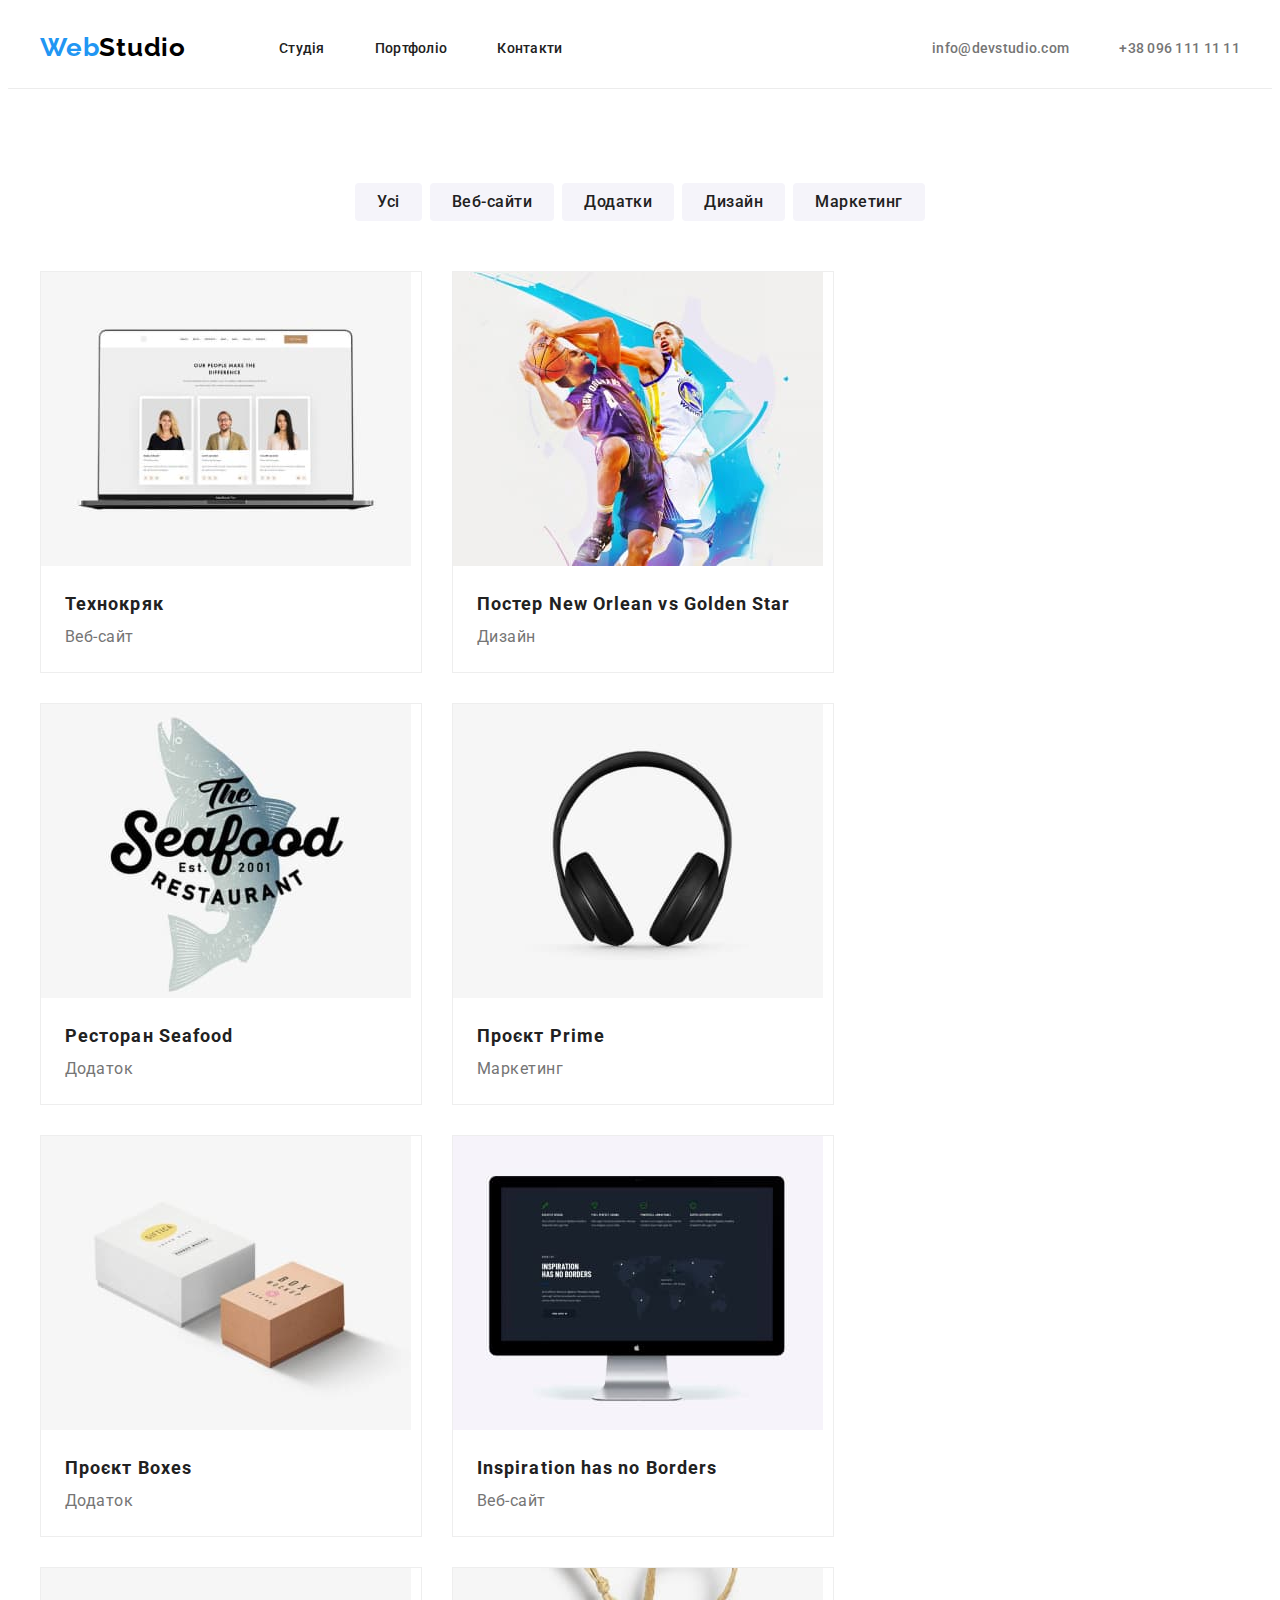
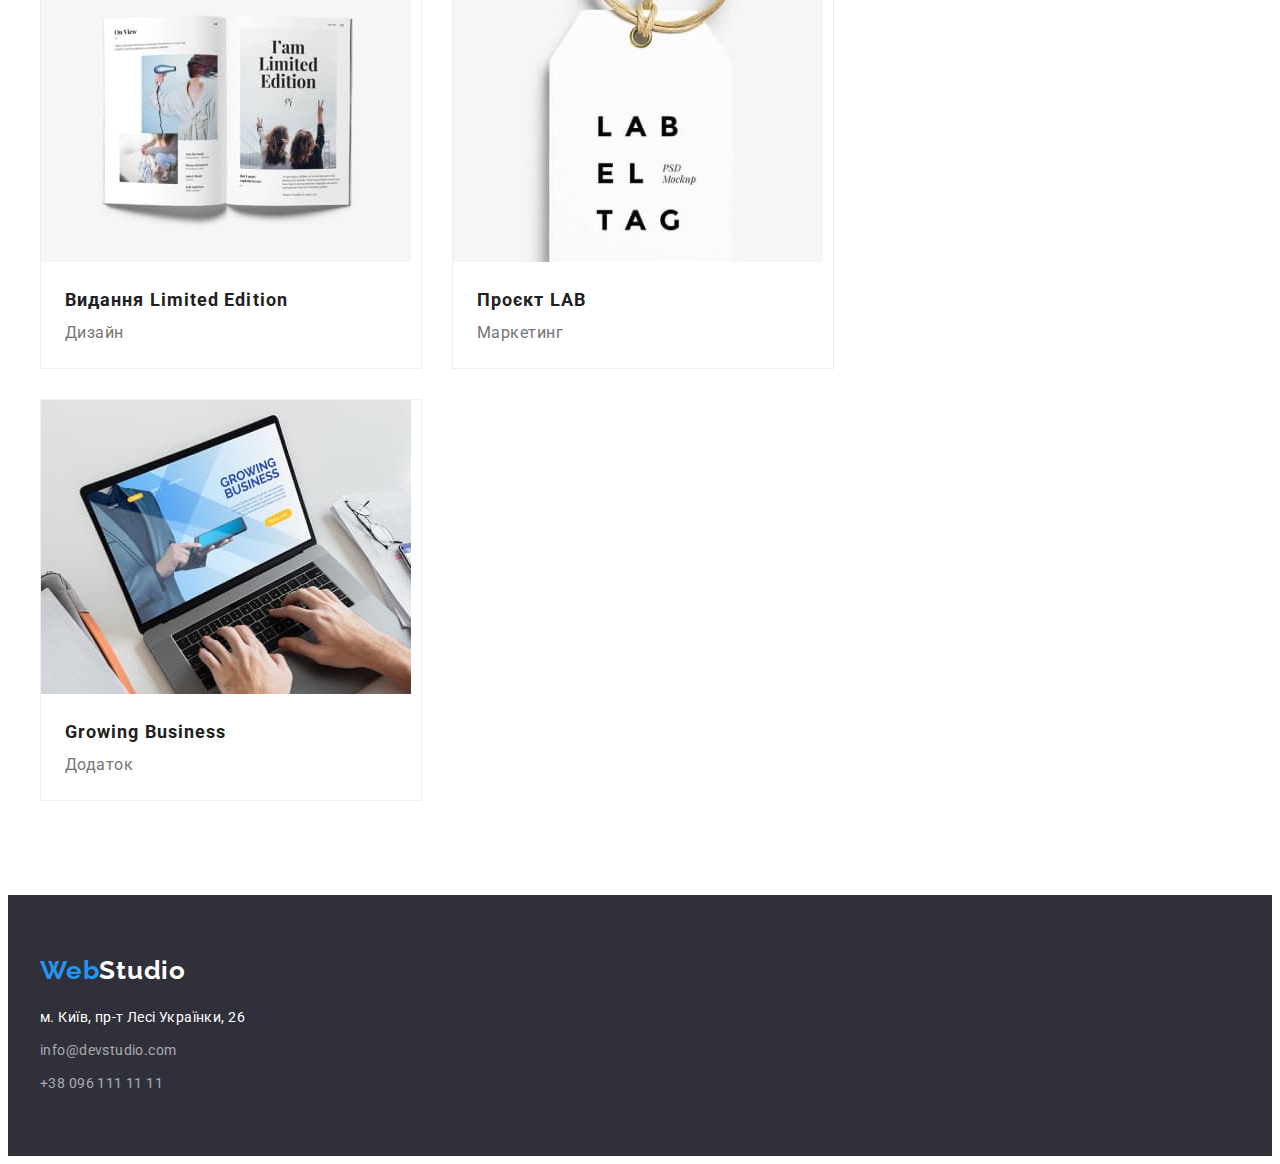
==== portfolio.html @ 22237a9a "cтарт роботи" ====
<!DOCTYPE html>
<html lang="uk-ua">
  <head>
    <meta charset="UTF-8" />
    <meta http-equiv="X-UA-Compatible" content="IE=edge" />
    <meta
      name="viewport"
      content="width=device-width, initial-scale=1.0"
    />
    <title>Web Studio</title>
    <link
      rel="preconnect"
      href="https://fonts.googleapis.com"
    />
    <link
      rel="preconnect"
      href="https://fonts.gstatic.com"
      crossorigin
    />
    <link
      href="https://fonts.googleapis.com/css2?family=Raleway:wght@700&family=Roboto:wght@400;500;700;900&display=swap"
      rel="stylesheet"
    />
    <link
      rel="stylesheet"
      href="https://cdnjs.cloudflare.com/ajax/libs/modern-normalize/1.1.0/modern-normalize.min.css"
      integrity="sha512-wpPYUAdjBVSE4KJnH1VR1HeZfpl1ub8YT/NKx4PuQ5NmX2tKuGu6U/JRp5y+Y8XG2tV+wKQpNHVUX03MfMFn9Q=="
      crossorigin="anonymous"
      referrerpolicy="no-referrer"
    />
    <link rel="stylesheet" href="./css/styles.css" />
  </head>
  <body>
    <header class="header">
      <div class="container header-container">
        <nav class="header-navigation">
          <a class="logo" href="./index.html">
            <span class="logo-span">Web</span>Studio
          </a>
          <ul class="header-list list">
            <li class="header-item">
              <a
                class="header-link link"
                href="./index.html"
                >Студія</a
              >
            </li>
            <li class="header-item">
              <a
                class="header-link link"
                href="./portfolio.html"
                >Портфоліо</a
              >
            </li>
            <li class="header-item">
              <a class="header-link link" href=""
                >Контакти</a
              >
            </li>
          </ul>
        </nav>
        <ul class="header-contacts list">
          <li class="contacts-item">
            <a
              class="contacts-mail"
              href="mailto:info@devstudio.com"
              >info@devstudio.com</a
            >
          </li>
          <li class="contacts-item">
            <a class="contacts-tel" href="tel:+380961111111"
              >+38 096 111 11 11</a
            >
          </li>
        </ul>
      </div>
    </header>
    <main class="main">
      <section class="project-main">
        <div class="container">
          <ul class="main-list list">
            <li class="main-item">
              <button class="main-btn" type="button">
                Усі
              </button>
            </li>
            <li class="main-item">
              <button class="main-btn" type="button">
                Веб-сайти
              </button>
            </li>
            <li class="main-item">
              <button class="main-btn" type="button">
                Додатки
              </button>
            </li>
            <li class="main-item">
              <button class="main-btn" type="button">
                Дизайн
              </button>
            </li>
            <li class="main-item">
              <button class="main-btn" type="button">
                Маркетинг
              </button>
            </li>
          </ul>
        </div>
        <!--section-project-->
        <section class="project">
          <div class="container">
            <ul class="project-list list project-wrap">
              <li class="project-link">
                <img
                  class="project-picture"
                  src="./images/project-1.jpg"
                  alt="макет веб-сайта"
                  width="370"
                  height="294"
                />
                <div class="text">
                  <h3 class="project-title">Технокряк</h3>
                  <p class="project-text">Веб-сайт</p>
                </div>
              </li>
              <li class="project-link">
                <img
                  class="project-picture"
                  src="./images/project-2.jpg"
                  alt="макет дизайна"
                  width="370"
                  height="294"
                />
                <div class="text">
                  <h3 class="project-title">
                    Постер
                    <span lang="en"
                      >New Orlean vs Golden Star</span
                    >
                  </h3>
                  <p class="project-text">Дизайн</p>
                </div>
              </li>
              <li class="project-link">
                <img
                  class="project-picture"
                  src="./images/project-3.jpg"
                  alt="макет приложения"
                  width="370"
                  height="294"
                />
                <div class="text">
                  <h3 class="project-title">
                    Ресторан <span lang="en">Seafood</span>
                  </h3>
                  <p class="project-text">Додаток</p>
                </div>
              </li>
              <li class="project-link">
                <img
                  class="project-picture"
                  src="./images/project-4.jpg"
                  alt="фото наушників"
                  width="370"
                  height="294"
                />
                <div class="text">
                  <h3 class="project-title">
                    Проєкт <span lang="en">Prime</span>
                  </h3>
                  <p class="project-text">Маркетинг</p>
                </div>
              </li>
              <li class="project-link">
                <img
                  class="project-picture"
                  src="./images/project-5.jpg"
                  alt="две коробки"
                  width="370"
                  height="294"
                />
                <div class="text">
                  <h3 class="project-title">
                    Проєкт <span lang="en">Boxes</span>
                  </h3>
                  <p class="project-text">Додаток</p>
                </div>
              </li>
              <li class="project-link">
                <img
                  class="project-picture"
                  src="./images/project-6.jpg"
                  alt="экран с примером веб-сайта"
                  width="370"
                  height="294"
                />
                <div class="text">
                  <h3 class="project-title" lang="en">
                    Inspiration has no Borders
                  </h3>
                  <p class="project-text">Веб-сайт</p>
                </div>
              </li>
              <li class="project-link">
                <img
                  class="project-picture"
                  src="./images/project-7.jpg"
                  alt="развернутая книга"
                  width="370"
                  height="294"
                />
                <div class="text">
                  <h3 class="project-title">
                    Видання
                    <span lang="en">Limited Edition</span>
                  </h3>
                  <p class="project-text">Дизайн</p>
                </div>
              </li>
              <li class="project-link">
                <img
                  class="project-picture"
                  src="./images/project-8.jpg"
                  alt="лейб"
                  width="370"
                  height="294"
                />
                <div class="text">
                  <h3 class="project-title">
                    Проєкт <span lang="en">LAB</span>
                  </h3>
                  <p class="project-text">Маркетинг</p>
                </div>
              </li>
              <li class="project-link">
                <img
                  class="project-picture"
                  src="./images/project-9.jpg"
                  alt=""
                  width="370"
                  height="294"
                />
                <div class="text">
                  <h3 class="project-title" lang="en">
                    Growing Business
                  </h3>
                  <p class="project-text">Додаток</p>
                </div>
              </li>
            </ul>
          </div>
        </section>
      </section>
    </main>
    <footer class="footer">
      <div class="container">
        <a class="footer-logo" href="./index.html">
          <span class="logo-span">Web</span>Studio
        </a>
        <address class="footer-address">
          <ul class="address-list list">
            <li class="address-item">
              <a
                class="footer-geo"
                href="https://goo.gl/maps/ojrVNZB9v67EMsMR8"
                >м. Київ, пр-т Лесі Українки, 26</a
              >
            </li>
            <li class="address-item">
              <a
                class="footer-mail"
                href="mailto:info@devstudio.com"
                >info@devstudio.com</a
              >
            </li>
            <li class="address-item">
              <a class="footer-tel" href="tel:+380961111111"
                >+38 096 111 11 11</a
              >
            </li>
          </ul>
        </address>
      </div>
    </footer>
  </body>
</html>
---- css/styles.css ----
:root {
  --color-title: #212121;
}

p,
h1,
h2,
h3,
h4,
h5,
h6 {
  margin: 0;
}

ul {
  margin: 0;
  padding-left: 0;
}

body {
  font-family: 'Roboto', sans-serif;
  color: #757575;
}

.container {
  width: 1200px;
  padding-left: 15px;
  padding-right: 15px;
  margin: 0 auto;
}

/* ----------------HEADER-------------------- */

.header {
  padding-top: 24px;
  padding-bottom: 25px;
  border-bottom: 1px solid #ECECEC;
}

.header-container{
  display: flex;
  align-items: center;
}

.header-navigation {
  display: flex;
  align-items: center;
}

.logo {
  font-family: 'Raleway', sans-serif;
  text-decoration: none;
  font-style: normal;
  font-weight: 700;
  font-size: 26px;
  line-height: 31px;
  letter-spacing: 0.03em;
  color: #000000;
  margin-right: 93px;
}

.logo-span {
  color: #2196f3;
}

.header-list {
  display: flex;
  align-items: center;
  gap: 50px;
}

.list {
  list-style: none;
}

.header-item {
}

.header-link {
  font-weight: 500;
  line-height: 1.14;
  font-size: 14px;
  color: #212121;
  letter-spacing: 0.02em;
}

.header-link:hover,
.header-link:focus {
  color: #2196f3;
}

.link {
  text-decoration: none;
}

.header-contacts {
  display: flex;
  align-items: center;
  margin-left: auto;
  gap: 50px;
}

.contacts-item {
}

.contacts-mail {
  text-decoration: none;
  font-style: normal;
  font-weight: 500;
  line-height: 1.14;
  letter-spacing: 0.02em;
  font-size: 14px;
  color: #757575;
}

.contacts-mail:hover,
.contacts-mail:focus {
  color: #2196f3;
}

.contacts-tel {
  text-decoration: none;
  font-style: normal;
  font-size: 14px;
  line-height: 1.14;
  letter-spacing: 0.02em;
  color: #757575;
  font-weight: 500;
}

.contacts-tel:hover,
.contacts-tel:focus {
  color: #2196f3;
}

/* ------------HERO------------------- */

.hero {
  background-color: #2f303a;
  height: 600px;
  padding: 200px 0;
}

.hero-title {
  font-weight: 900;
  line-height: 1.36;
  text-align: center;
  letter-spacing: 0.06em;
  text-transform: uppercase;
  color: #ffffff;
  font-size: 44px;
  max-width: 696px;
  margin: 0 auto;
}

.hero-btn {
  cursor: pointer;
  background-color: #2196f3;
  font-family: inherit;
  font-weight: 700;
  font-size: 16px;
  line-height: 1.88;
  text-align: center;
  letter-spacing: 0.06em;
  color: #ffffff;
  padding: 10px 32px;
  box-shadow: 0px 4px 4px rgba(0, 0, 0, 0.15);
  border: 0px;
  border-radius: 4px;
  display: block;
  margin: 30px auto;
}

/* ------SECTION 1---------- */

.section {
  padding-top: 94px;
}
.section:last-child {
  padding-bottom: 94px;
}

.sections-flex {
  display: flex;
  align-items: center;
  justify-content: center;
  gap: 30px;
}

.features {
}

.features-list {
}

.features-item {
}

.features-title {
  font-size: 14px;
  line-height: 1.14;
  letter-spacing: 0.03em;
  text-transform: uppercase;
  color: var(--color-title);
  margin-bottom: 10px;
}

.features-text {
  font-size: 14px;
  line-height: 1.71;
  letter-spacing: 0.03em;
}

/* -------SECTION 2--------- */

.works, .section {
  padding-bottom: 94px;
}

.works-title {
  font-size: 36px;
  line-height: 42px;
  text-align: center;
  letter-spacing: 0.03em;
  color: var(--color-title);
}

.works-list {
  margin-top: 50px;
}

.works-item {
}

/* ----------SECTION 3----------- */

.team {
  background-color: #F5F4FA;
}

.text {
  padding: 20px 24px;
}

.team-title {
  font-weight: 700;
  font-size: 36px;
  line-height: 1.17;
  text-align: center;
  letter-spacing: 0.03em;
  color: var(--color-title);
}

.team-list {
  margin-top: 50px;
}

.team-item {
  background-color: #FFFFFF;
  box-shadow: 0px 1px 3px rgba(0, 0, 0, 0.12), 0px 1px 1px rgba(0, 0, 0, 0.14), 0px 2px 1px rgba(0, 0, 0, 0.2);
  border-radius: 0px 0px 4px 4px;
}

.teams-name {
  padding-top: 30px;
  padding-bottom: 30px;
}

.team-people {
  font-weight: 500;
  font-size: 16px;
  line-height: 1.19;
  text-align: center;
  letter-spacing: 0.03em;
  color: var(--color-title);
  margin-bottom: 10px;
}

.team-text {
  font-size: 16px;
  line-height: 1.19;
  text-align: center;
  letter-spacing: 0.03em;
}

/* ---------FOOTER---------- */

.footer {
  background-color: #2f303a;
  padding: 60px 0px;
}

.footer-logo {
  text-decoration: none;
  font-family: 'Raleway', sans-serif;
  font-style: normal;
  font-weight: 700;
  font-size: 26px;
  line-height: 1.19;
  letter-spacing: 0.03em;
  color: #ffffff;
}

.footer-address {
  margin-top: 20px;
}

.address-list {
}

.address-item {
  margin-bottom: 9px;
}

.address-item:last-child {
  margin-bottom: 0;
}

.footer-geo {
  text-decoration: none;
  font-style: normal;
  font-weight: 400;
  font-size: 14px;
  line-height: 1.71;
  letter-spacing: 0.03em;
  color: #ffffff;
}

.footer-mail,
.footer-tel {
  text-decoration: none;
  font-style: normal;
  font-weight: 400;
  font-size: 14px;
  line-height: 1.71;
  letter-spacing: 0.03em;
  color: rgba(255, 255, 255, 0.6);
}

/* --------------------------PORTFOLIO--------------------------------- */

.project-main {
  margin-top: 94px;
  margin-bottom: 94px;
}

.project {
  margin-top: 50px;
}

.project-wrap {
  display: flex;
  flex-wrap: wrap;
  gap: 30px;
}

.main-list {
  display: flex;
  align-items: center;
  justify-content: center;
  gap: 8px;
}

.main-item {
}

.main-btn {
  cursor: pointer;
  font-family: inherit;
  font-weight: 500;
  line-height: 1.62;
  text-align: center;
  letter-spacing: 0.03em;
  color: #212121;
  border: 0px;
  border-radius: 4px;
  background-color: #F5F4FA;
  font-size: 16px;
  padding: 5.91px 22px;
}

.main-btn:hover,
.main-btn:focus {
  color: #ffffff;
  background-color: #2196F3;
}


.project-list {
}

.project-link {
  width: calc((100% - 60px) / 3);
  background-color: #FFFFFF;
  border: 1px solid #EEEEEE;
}

.project-picture {
  display: block;
}

.project-title {
  line-height: 2;
  letter-spacing: 0.06em;
  color: var(--color-title);
  font-size: 18px;
}

.project-text {
  line-height: 1.88;
  letter-spacing: 0.03em;
  font-size: 16px;
}
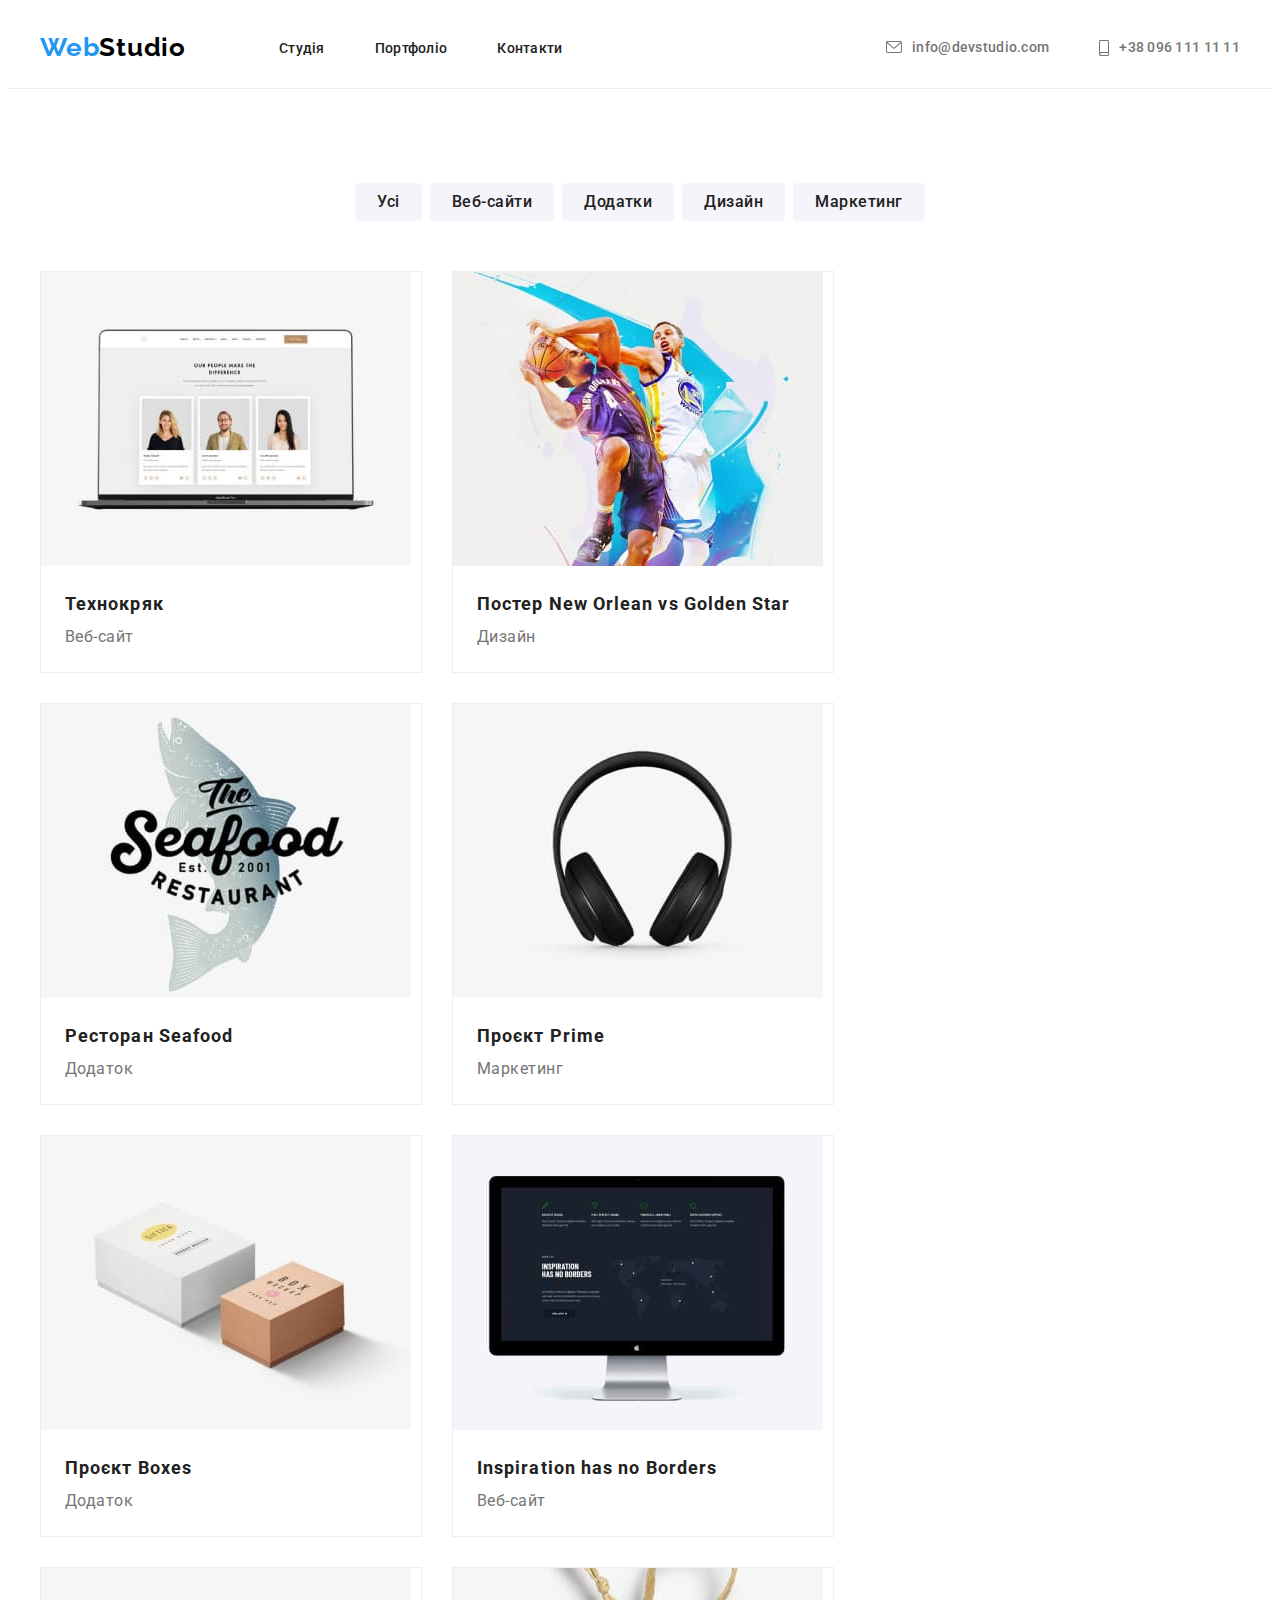
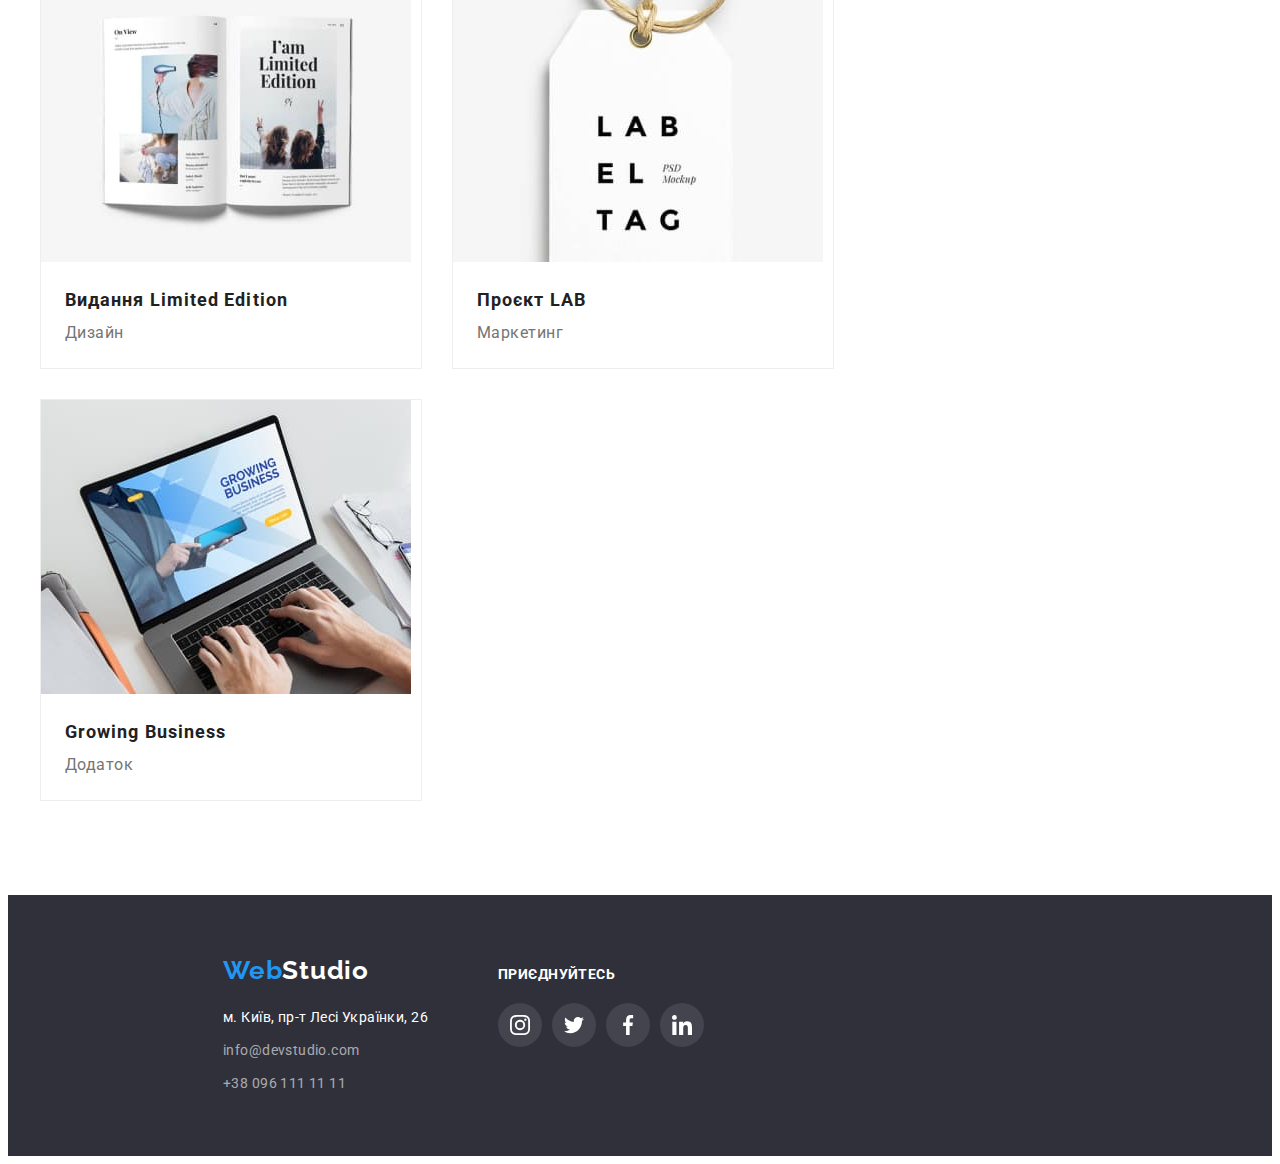
==== commit bf4ab20f: "HW#4 на здачу" ====
--- a/portfolio.html
+++ b/portfolio.html
@@ -39,38 +39,30 @@
           </a>
           <ul class="header-list list">
             <li class="header-item">
-              <a
-                class="header-link link"
-                href="./index.html"
-                >Студія</a
-              >
+              <a class="header-link link" href="./index.html">Студія</a>
             </li>
             <li class="header-item">
-              <a
-                class="header-link link"
-                href="./portfolio.html"
-                >Портфоліо</a
-              >
+              <a class="header-link link" href="./portfolio.html">Портфоліо</a>
             </li>
             <li class="header-item">
-              <a class="header-link link" href=""
-                >Контакти</a
-              >
+              <a class="header-link link" href="">Контакти</a>
             </li>
           </ul>
         </nav>
         <ul class="header-contacts list">
           <li class="contacts-item">
-            <a
-              class="contacts-mail"
-              href="mailto:info@devstudio.com"
-              >info@devstudio.com</a
-            >
+            <a class="contacts-mail" href="mailto:info@devstudio.com">
+              <svg class="contact-icon" width="16px" height="12px">
+                <use href="./images/icomoon/symbol-defs.svg#icon-envelope"></use>
+              </svg>
+              info@devstudio.com</a>
           </li>
           <li class="contacts-item">
-            <a class="contacts-tel" href="tel:+380961111111"
-              >+38 096 111 11 11</a
-            >
+            <a class="contacts-tel" href="tel:+380961111111">
+              <svg class="contact-icon" width="10px" height="16px">
+                <use href="./images/icomoon/symbol-defs.svg#icon-smartphone"></use>
+              </svg>
+              +38 096 111 11 11</a>
           </li>
         </ul>
       </div>
@@ -253,33 +245,49 @@
       </section>
     </main>
     <footer class="footer">
-      <div class="container">
-        <a class="footer-logo" href="./index.html">
-          <span class="logo-span">Web</span>Studio
-        </a>
-        <address class="footer-address">
-          <ul class="address-list list">
-            <li class="address-item">
-              <a
-                class="footer-geo"
-                href="https://goo.gl/maps/ojrVNZB9v67EMsMR8"
-                >м. Київ, пр-т Лесі Українки, 26</a
-              >
-            </li>
-            <li class="address-item">
-              <a
-                class="footer-mail"
-                href="mailto:info@devstudio.com"
-                >info@devstudio.com</a
-              >
-            </li>
-            <li class="address-item">
-              <a class="footer-tel" href="tel:+380961111111"
-                >+38 096 111 11 11</a
-              >
-            </li>
-          </ul>
-        </address>
+      <div class="footer-flex">
+        <div class="address">
+          <a class="footer-logo" href="./index.html">
+            <span class="logo-span">Web</span>Studio
+          </a>
+          <address class="footer-address">
+            <ul class="address-list list">
+              <li class="address-item">
+                <a class="footer-geo" href="https://goo.gl/maps/ojrVNZB9v67EMsMR8">м. Київ, пр-т Лесі Українки, 26</a>
+              </li>
+              <li class="address-item">
+                <a class="footer-mail" href="mailto:info@devstudio.com">info@devstudio.com</a>
+              </li>
+              <li class="address-item">
+                <a class="footer-tel" href="tel:+380961111111">+38 096 111 11 11</a>
+              </li>
+            </ul>
+          </address>
+        </div>
+        <div class="footer-client">
+          <h2 class="client-title">приєднуйтесь</h2>
+          <ul class="client-soc-list list">
+            <li class="client-soc-item">
+              <a href="" class="client-soc-link"><svg class="client-soc-icon" width="20px" height="20px">
+                  <use href="./images/icomoon/symbol-defs.svg#icon-instagram"></use>
+                </svg></a>
+            </li>
+            <li class="client-soc-item">
+              <a href="" class="client-soc-link"><svg class="client-soc-icon" width="20px" height="20px">
+                  <use href="./images/icomoon/symbol-defs.svg#icon-twitter"></use>
+                </svg></a>
+            </li>
+            <li class="client-soc-item">
+              <a href="" class="client-soc-link"><svg class="client-soc-icon" width="20px" height="20px">
+                  <use href="./images/icomoon/symbol-defs.svg#icon-facebook"></use>
+                </svg></a>
+            </li>
+            <li class="client-soc-item">
+              <a href="" class="client-soc-link"><svg class="client-soc-icon" width="20px" height="20px">
+                  <use href="./images/icomoon/symbol-defs.svg#icon-linkedin"></use>
+                </svg></a>
+            </li>
+        </div>
       </div>
     </footer>
   </body>
--- a/css/styles.css
+++ b/css/styles.css
@@ -18,7 +18,7 @@
 }
 
 body {
-  font-family: 'Roboto', sans-serif;
+  font-family: "Roboto", sans-serif;
   color: #757575;
 }
 
@@ -34,10 +34,10 @@
 .header {
   padding-top: 24px;
   padding-bottom: 25px;
-  border-bottom: 1px solid #ECECEC;
-}
-
-.header-container{
+  border-bottom: 1px solid #ececec;
+}
+
+.header-container {
   display: flex;
   align-items: center;
 }
@@ -48,7 +48,7 @@
 }
 
 .logo {
-  font-family: 'Raleway', sans-serif;
+  font-family: "Raleway", sans-serif;
   text-decoration: none;
   font-style: normal;
   font-weight: 700;
@@ -101,6 +101,7 @@
 }
 
 .contacts-item {
+  display: flex;
 }
 
 .contacts-mail {
@@ -111,11 +112,23 @@
   letter-spacing: 0.02em;
   font-size: 14px;
   color: #757575;
+  display: flex;
+  align-items: center;
 }
 
 .contacts-mail:hover,
 .contacts-mail:focus {
   color: #2196f3;
+}
+
+.contact-icon {
+  fill: rgba(117, 117, 117, 1);
+  margin-right: 10px;
+}
+
+.contacts-mail:hover .contact-icon,
+.contacts-mail:focus .contact-icon {
+  fill: #2196f3;
 }
 
 .contacts-tel {
@@ -126,6 +139,18 @@
   letter-spacing: 0.02em;
   color: #757575;
   font-weight: 500;
+  display: flex;
+  align-items: center;
+}
+
+.contacts-tel:hover,
+.contacts-tel:focus {
+  color: #2196f3;
+}
+
+.contacts-tel:hover .contact-icon,
+.contacts-tel:focus .contact-icon {
+  fill: #2196f3;
 }
 
 .contacts-tel:hover,
@@ -139,6 +164,14 @@
   background-color: #2f303a;
   height: 600px;
   padding: 200px 0;
+  background-image: linear-gradient(
+      rgba(47, 48, 58, 0.4),
+      rgba(47, 48, 58, 0.4)
+    ),
+    url(../images/heo-bg.jpg);
+  background-repeat: no-repeat;
+  background-position: center;
+  background-size: cover;
 }
 
 .hero-title {
@@ -175,6 +208,7 @@
 
 .section {
   padding-top: 94px;
+  padding-bottom: 94px;
 }
 .section:last-child {
   padding-bottom: 94px;
@@ -191,9 +225,20 @@
 }
 
 .features-list {
+  align-items: flex-start;
 }
 
 .features-item {
+}
+
+.features-link {
+  display: flex;
+  align-items: center;
+  justify-content: center;
+  width: 270px;
+  height: 120px;
+  background-color: rgba(245, 244, 250, 1);
+  margin-bottom: 30px;
 }
 
 .features-title {
@@ -213,8 +258,9 @@
 
 /* -------SECTION 2--------- */
 
-.works, .section {
-  padding-bottom: 94px;
+.works,
+.section {
+  /* padding-bottom: 94px; */
 }
 
 .works-title {
@@ -235,7 +281,7 @@
 /* ----------SECTION 3----------- */
 
 .team {
-  background-color: #F5F4FA;
+  background-color: #f5f4fa;
 }
 
 .text {
@@ -256,14 +302,16 @@
 }
 
 .team-item {
-  background-color: #FFFFFF;
-  box-shadow: 0px 1px 3px rgba(0, 0, 0, 0.12), 0px 1px 1px rgba(0, 0, 0, 0.14), 0px 2px 1px rgba(0, 0, 0, 0.2);
+  background-color: #ffffff;
+  box-shadow: 0px 1px 3px rgba(0, 0, 0, 0.12),
+    0px 1px 1px rgba(0, 0, 0, 0.14),
+    0px 2px 1px rgba(0, 0, 0, 0.2);
   border-radius: 0px 0px 4px 4px;
 }
 
 .teams-name {
   padding-top: 30px;
-  padding-bottom: 30px;
+  padding-bottom: 16px;
 }
 
 .team-people {
@@ -283,16 +331,101 @@
   letter-spacing: 0.03em;
 }
 
+.team-soc-list {
+  list-style: none;
+  display: flex;
+  align-items: center;
+  justify-content: center;
+  gap: 10px;
+  margin-bottom: 30px;
+}
+
+.team-soc-item {
+}
+
+.team-soc-link {
+  width: 44px;
+  height: 44px;
+  border-radius: 50%;
+  background-color: inherit;
+  display: flex;
+  align-items: center;
+  justify-content: center;
+}
+
+.team-soc-link:hover,
+.team-soc-link:focus {
+  background-color: rgba(33, 150, 243, 1);
+}
+
+.team-soc-icon {
+  fill: rgba(175, 177, 184, 1);
+}
+
+.team-soc-link:hover .team-soc-icon,
+.team-soc-link:focus .team-soc-icon {
+  fill: rgba(255, 255, 255, 1);
+}
+
+/* -----------SECTION-4----------- */
+
+.customers {
+}
+
+.customers-flex {
+}
+
+.customers-title {
+  font-size: 36px;
+  line-height: 1.17em;
+  text-align: center;
+  letter-spacing: 0.03em;
+  color: #212121;
+  margin-bottom: 50px;
+}
+
+.customers-list {
+  align-items: flex-start;
+}
+
+.customers-item {
+}
+
+.customers-link {
+  display: flex;
+  align-items: center;
+  justify-content: center;
+  border: 1px solid rgba(175, 177, 184, 1);
+  width: 170px;
+  height: 92px;
+}
+
+.customers-link:hover,
+.customers-link:focus {
+  border-color: rgba(33, 150, 243, 1);
+}
+
+.customers-icon {
+  fill: rgba(175, 177, 184, 1);
+}
+
+.customers-link:hover .customers-icon,
+.customers-link:hover .customers-icon {
+  fill: rgba(33, 150, 243, 1);
+}
+
 /* ---------FOOTER---------- */
 
 .footer {
   background-color: #2f303a;
-  padding: 60px 0px;
+  padding-top: 60px;
+  padding-bottom: 60px;
+  padding-left: 215px;
 }
 
 .footer-logo {
   text-decoration: none;
-  font-family: 'Raleway', sans-serif;
+  font-family: "Raleway", sans-serif;
   font-style: normal;
   font-weight: 700;
   font-size: 26px;
@@ -337,6 +470,56 @@
   color: rgba(255, 255, 255, 0.6);
 }
 
+.footer-flex {
+  display: flex;
+  align-items: baseline;
+}
+
+.address {
+  margin-right: 70px;
+}
+
+.footer-client {
+  width: 206px;
+  height: 80px;
+}
+
+.client-title {
+  font-size: 14px;
+  line-height: 1.14em;
+  letter-spacing: 0.03em;
+  text-transform: uppercase;
+  color: #ffffff;
+  margin-bottom: 20px;
+}
+
+.client-soc-list {
+  display: flex;
+  gap: 10px;
+}
+
+.client-soc-item {
+}
+
+.client-soc-link {
+  width: 44px;
+  height: 44px;
+  border-radius: 50%;
+  background-color: rgba(249, 249, 249, 0.1);
+  display: flex;
+  align-items: center;
+  justify-content: center;
+}
+
+.client-soc-icon {
+  fill: #ffffff;
+}
+
+.client-soc-link:hover,
+.client-soc-link:focus {
+  background-color: rgba(33, 150, 243, 1);
+}
+
 /* --------------------------PORTFOLIO--------------------------------- */
 
 .project-main {
@@ -362,6 +545,13 @@
 }
 
 .main-item {
+}
+
+.main-item:hover,
+.main-item:focus {
+  box-shadow: 0px 3px 1px rgba(0, 0, 0, 0.1),
+    0px 1px 2px rgba(0, 0, 0, 0.08),
+    0px 2px 2px rgba(0, 0, 0, 0.12);
 }
 
 .main-btn {
@@ -374,7 +564,7 @@
   color: #212121;
   border: 0px;
   border-radius: 4px;
-  background-color: #F5F4FA;
+  background-color: #f5f4fa;
   font-size: 16px;
   padding: 5.91px 22px;
 }
@@ -382,17 +572,23 @@
 .main-btn:hover,
 .main-btn:focus {
   color: #ffffff;
-  background-color: #2196F3;
-}
-
+  background-color: #2196f3;
+}
 
 .project-list {
 }
 
 .project-link {
   width: calc((100% - 60px) / 3);
-  background-color: #FFFFFF;
-  border: 1px solid #EEEEEE;
+  background-color: #ffffff;
+  border: 1px solid #eeeeee;
+}
+
+.project-link:hover,
+.project-link:focus {
+  box-shadow: 0px 1px 1px rgba(0, 0, 0, 0.12),
+    0px 4px 4px rgba(0, 0, 0, 0.06),
+    1px 4px 6px rgba(0, 0, 0, 0.16);
 }
 
 .project-picture {
